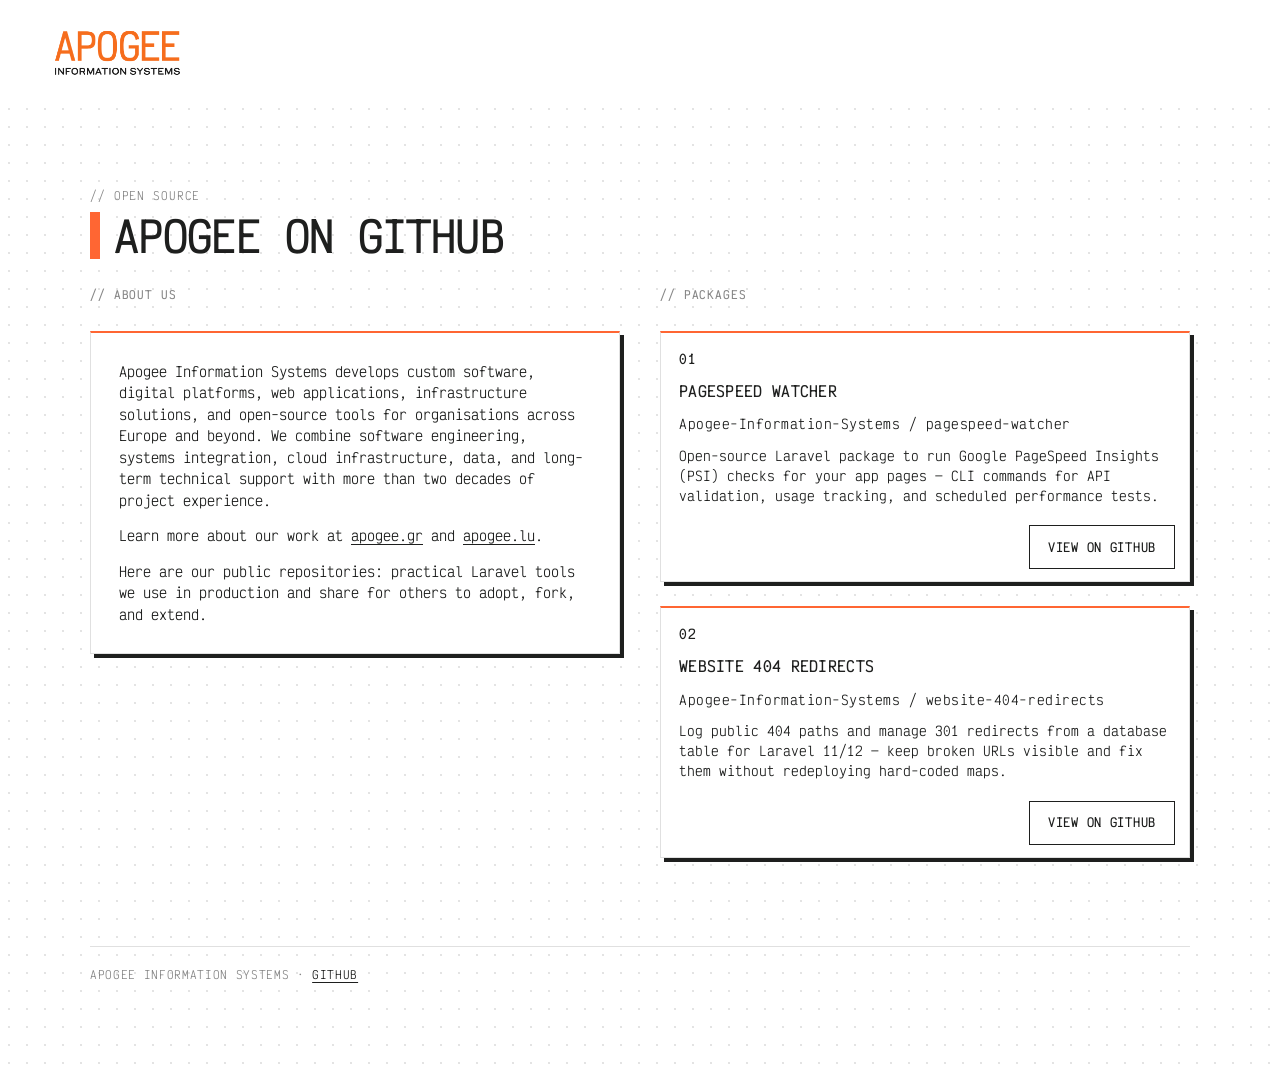
==== index.html @ c6205159 "first commit" ====
<!doctype html>
<html lang="en">
<head>
  <meta charset="utf-8" />
  <meta name="viewport" content="width=device-width, initial-scale=1" />
  <title>Apogee Open Source · GitHub</title>
  <meta name="description" content="Open-source tools from Apogee Information Systems — PageSpeed Watcher and Website 404 Redirects on GitHub." />
  <meta name="theme-color" content="#ff6633" />
  <meta name="author" content="Apogee Information Systems" />
  <link rel="canonical" href="https://apogee.lu/github/" />
  <meta property="og:type" content="website" />
  <meta property="og:url" content="https://apogee.lu/github/" />
  <meta property="og:title" content="Apogee Open Source · GitHub" />
  <meta property="og:description" content="Open-source tools from Apogee Information Systems — PageSpeed Watcher and Website 404 Redirects." />
  <meta property="og:site_name" content="Apogee Information Systems" />
  <meta name="twitter:card" content="summary" />
  <meta name="twitter:title" content="Apogee Open Source · GitHub" />
  <meta name="twitter:description" content="Open-source tools from Apogee Information Systems — PageSpeed Watcher and Website 404 Redirects." />
  <link rel="preconnect" href="https://fonts.googleapis.com" />
  <link rel="preconnect" href="https://fonts.gstatic.com" crossorigin />
  <link href="https://fonts.googleapis.com/css2?family=Victor+Mono:ital,wght@0,400;0,500;0,700;1,400;1,700&display=swap" rel="stylesheet" />
  <style>
    :root {
      --bg: #ffffff;
      --surface: #ffffff;
      --fg: #1E1F1E;
      --muted: #888888;
      --border: #e0e0e0;
      --accent: #ff6633;
      --shadow-hard: 4px 4px 0 var(--fg);
      --shadow-none: 0 0 0 transparent;
      --font-display: 'Victor Mono', system-ui, -apple-system, 'Segoe UI', 'Helvetica Neue', Arial, sans-serif;
      --font-body: 'Victor Mono', system-ui, -apple-system, 'Segoe UI', 'Helvetica Neue', Arial, sans-serif;
      --font-mono: 'Victor Mono', ui-monospace, SFMono-Regular, Menlo, monospace;
      --dot: color-mix(in oklch, var(--fg) 12%, transparent);
      --logo-h: 80px;
      --nav-pad-y: 10px;
    }

    *, *::before, *::after { box-sizing: border-box; }
    html { scroll-behavior: smooth; }
    html {
      scrollbar-width: thin;
      scrollbar-color: var(--accent) var(--border);
    }
    html::-webkit-scrollbar { width: 8px; height: 8px; }
    html::-webkit-scrollbar-track { background: var(--border); border-radius: 0; }
    html::-webkit-scrollbar-thumb {
      background: var(--accent);
      border-radius: 0;
      border: 1px solid var(--fg);
    }

    body {
      --nav-h: calc(var(--logo-h) + var(--nav-pad-y) * 2);
      margin: 0;
      background: var(--bg);
      color: var(--fg);
      font-family: var(--font-body);
      font-size: 16px;
      line-height: 1.45;
      -webkit-font-smoothing: antialiased;
      text-transform: uppercase;
    }

    p { text-wrap: pretty; margin: 0; }
    h1, h2, h3 { text-wrap: balance; margin: 0; font-weight: 700; }
    a { color: inherit; }

    .site-nav {
      position: fixed;
      top: 0; left: 0; right: 0;
      z-index: 100;
      height: var(--nav-h);
      display: flex;
      align-items: center;
      gap: 16px;
      padding: var(--nav-pad-y) clamp(16px, 3vw, 40px);
      background: var(--surface);
    }
    .nav-brand {
      flex: 0 0 auto;
      display: flex;
      align-items: center;
      text-decoration: none;
    }
    .nav-brand img {
      height: var(--logo-h);
      width: auto;
      display: block;
    }

    main { padding-top: var(--nav-h); }

    .section {
      padding: clamp(48px, 7vw, 88px) clamp(16px, 3vw, 40px);
      background-color: var(--bg);
      background-image: radial-gradient(var(--dot) 1px, transparent 1px);
      background-size: 18px 18px;
      color: var(--fg);
      min-height: calc(100vh - var(--nav-h));
    }
    .wrap { width: min(1100px, 100%); margin: 0 auto; }

    .section-kicker {
      font-family: var(--font-mono);
      font-size: 11px;
      color: var(--muted);
      letter-spacing: 0.08em;
      margin: 0 0 8px;
    }

    .h-xl {
      font-family: var(--font-display);
      font-size: clamp(28px, 3.4vw, 42px);
      line-height: 1.12;
      letter-spacing: -0.015em;
      margin: 0 0 28px;
      max-width: 32ch;
      display: flex;
      align-items: stretch;
      gap: 14px;
    }
    .h-xl .accent-bar {
      flex: 0 0 10px;
      background: var(--accent);
      min-height: 100%;
    }
    .h-xl .title-text { flex: 1; }

    .split {
      display: grid;
      grid-template-columns: 1fr 1fr;
      gap: 32px 40px;
      align-items: start;
    }

    .col-stack {
      display: flex;
      flex-direction: column;
      gap: 24px;
    }
    .col-label {
      font-family: var(--font-mono);
      font-size: 11px;
      font-weight: 700;
      letter-spacing: 0.08em;
      color: var(--muted);
      margin: 0 0 4px;
    }

    .body-copy {
      font-size: clamp(13px, 1.05vw, 15px);
      line-height: 1.6;
      text-transform: none;
      color: var(--fg);
      margin: 0 0 14px;
    }
    .body-copy:last-child { margin-bottom: 0; }

    .inline-link {
      color: var(--fg);
      text-decoration: underline;
      text-underline-offset: 3px;
      text-decoration-thickness: 1px;
    }
    .inline-link:hover { color: var(--accent); }

    .btn-secondary {
      display: inline-flex;
      align-items: center;
      justify-content: center;
      min-height: 44px;
      padding: 10px 18px;
      background: var(--surface);
      color: var(--fg);
      border: 1px solid var(--fg);
      transform: translate(4px, 4px);
      box-shadow: var(--shadow-none);
      text-decoration: none;
      font-size: 12px;
      font-weight: 700;
      letter-spacing: 0.06em;
      transition: transform 0.12s cubic-bezier(0.23, 1, 0.32, 1), box-shadow 0.12s cubic-bezier(0.23, 1, 0.32, 1);
    }
    .btn-secondary:hover {
      transform: none;
      box-shadow: var(--shadow-hard);
    }

    .pt.product {
      display: flex;
      flex-direction: column;
      gap: 12px;
      border: 1px solid var(--border);
      border-top: 2px solid var(--accent);
      padding: 16px 18px;
      background: var(--surface);
      box-shadow: var(--shadow-hard);
      color: var(--fg);
    }
    .pt-idx {
      font-family: var(--font-mono);
      font-size: 11px;
      font-weight: 700;
      letter-spacing: 0.08em;
      color: var(--accent);
      margin: 0;
    }
    .pt.product h3 {
      font-size: clamp(14px, 1.15vw, 16px);
      font-weight: 700;
      margin: 0;
      letter-spacing: 0.02em;
    }
    .pt.product p {
      color: inherit;
      margin: 0;
      font-size: clamp(12px, 1vw, 14px);
      line-height: 1.55;
      text-transform: none;
    }
    .repo-path {
      font-family: var(--font-mono);
      font-size: 11px;
      letter-spacing: 0.04em;
      color: var(--muted);
      text-transform: none;
      margin: 0;
      word-break: break-all;
    }
    .pt.product .btn-secondary {
      margin-top: 4px;
      align-self: flex-end;
    }

    .about-panel {
      border: 1px solid var(--border);
      border-top: 2px solid var(--accent);
      background: var(--surface);
      box-shadow: var(--shadow-hard);
      padding: clamp(20px, 3vw, 28px);
    }

    .site-foot {
      margin-top: clamp(48px, 7vw, 88px);
      padding-top: 20px;
      border-top: 1px solid var(--border);
      font-family: var(--font-mono);
      font-size: 11px;
      letter-spacing: 0.06em;
      color: var(--muted);
    }

    @media (max-width: 980px) {
      :root { --logo-h: 64px; }
      .split {
        grid-template-columns: 1fr;
        gap: 28px;
      }
    }
  </style>
</head>
<body>
  <header class="site-nav" data-od-id="site-nav">
    <a class="nav-brand" href="index.html" data-od-id="nav-logo" aria-label="Apogee home">
      <img src="Apogee_logo_2025_gr_2x1.png" alt="Apogee" width="280" height="140" />
    </a>
  </header>

  <main>
    <section class="section" id="open-source" data-od-id="section-open-source">
      <div class="wrap">
        <p class="section-kicker">// Open source</p>
        <h1 class="h-xl" data-od-id="page-title">
          <span class="accent-bar" aria-hidden="true"></span>
          <span class="title-text">Apogee on GitHub</span>
        </h1>

        <div class="split" data-od-id="split-layout">
          <div class="col-stack" data-od-id="col-about">
            <p class="col-label">// About us</p>
            <div class="about-panel" data-od-id="about-panel">
              <p class="body-copy">
                Apogee Information Systems develops custom software, digital platforms, web applications, infrastructure solutions, and open-source tools for organisations across Europe and beyond. We combine software engineering, systems integration, cloud infrastructure, data, and long-term technical support with more than two decades of project experience.
              </p>
              <p class="body-copy">
                Learn more about our work at
                <a class="inline-link" href="https://apogee.gr/" target="_blank" rel="noopener" data-od-id="link-apogee-gr">apogee.gr</a>
                and
                <a class="inline-link" href="https://apogee.lu/" data-od-id="link-apogee-lu">apogee.lu</a>.
              </p>
              <p class="body-copy">
                Here are our public repositories: practical Laravel tools we use in production and share for others to adopt, fork, and extend.
              </p>
            </div>
          </div>

          <div class="col-stack" data-od-id="col-packages">
            <p class="col-label">// Packages</p>

            <article class="pt product" data-od-id="repo-pagespeed">
              <p class="pt-idx">01</p>
              <h3>PageSpeed Watcher</h3>
              <p class="repo-path">Apogee-Information-Systems / pagespeed-watcher</p>
              <p>Open-source Laravel package to run Google PageSpeed Insights (PSI) checks for your app pages — CLI commands for API validation, usage tracking, and scheduled performance tests.</p>
              <a class="btn-secondary" href="https://github.com/Apogee-Information-Systems/pagespeed-watcher" target="_blank" rel="noopener" data-od-id="repo-pagespeed-link">View on GitHub</a>
            </article>

            <article class="pt product" data-od-id="repo-404">
              <p class="pt-idx">02</p>
              <h3>Website 404 Redirects</h3>
              <p class="repo-path">Apogee-Information-Systems / website-404-redirects</p>
              <p>Log public 404 paths and manage 301 redirects from a database table for Laravel 11/12 — keep broken URLs visible and fix them without redeploying hard-coded maps.</p>
              <a class="btn-secondary" href="https://github.com/Apogee-Information-Systems/website-404-redirects" target="_blank" rel="noopener" data-od-id="repo-404-link">View on GitHub</a>
            </article>
          </div>
        </div>

        <p class="site-foot" data-od-id="site-foot">
          APOGEE INFORMATION SYSTEMS ·
          <a class="inline-link" href="https://github.com/Apogee-Information-Systems" target="_blank" rel="noopener">GitHub</a>
        </p>
      </div>
    </section>
  </main>
</body>
</html>
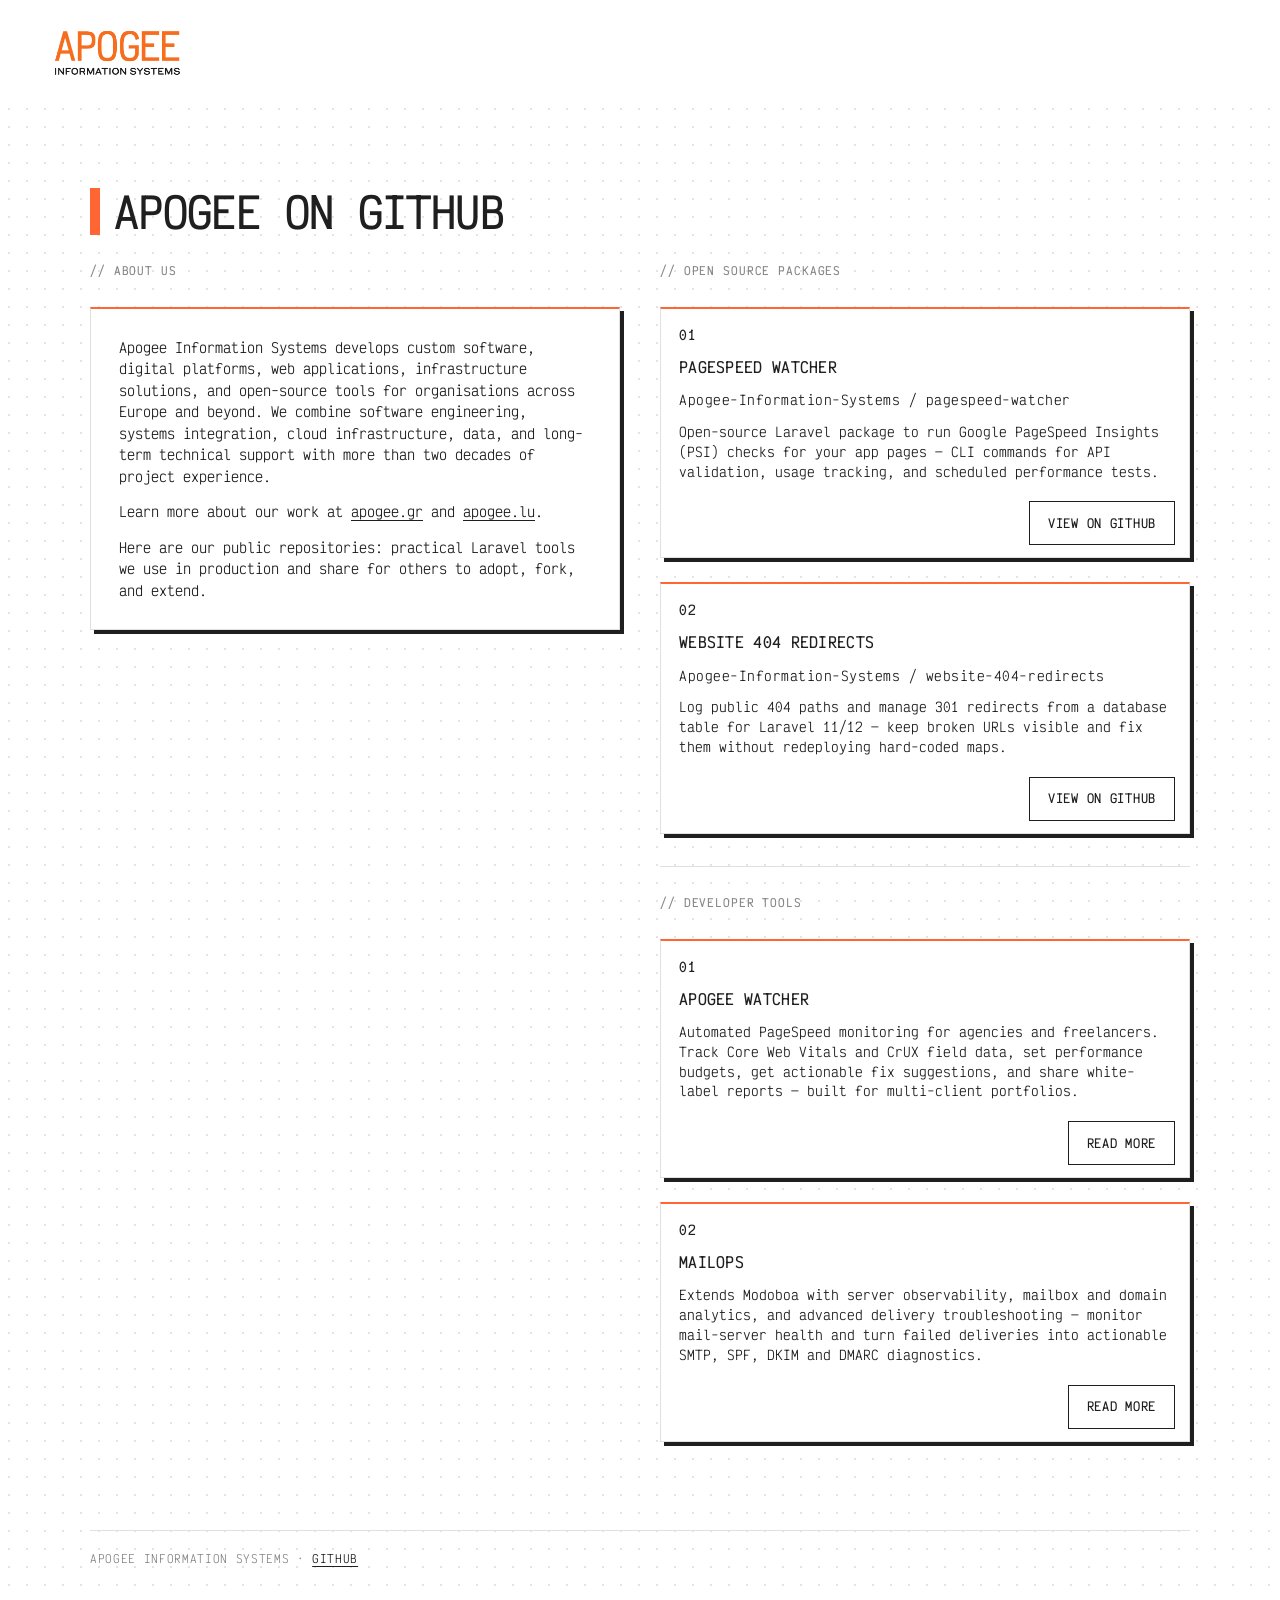
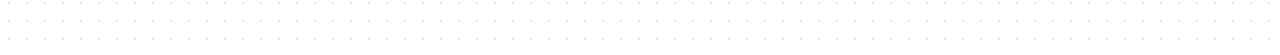
==== commit 52278437: "Add .gitignore, update index.html title and content, and create README.md" ====
--- a/index.html
+++ b/index.html
@@ -3,18 +3,18 @@
 <head>
   <meta charset="utf-8" />
   <meta name="viewport" content="width=device-width, initial-scale=1" />
-  <title>Apogee Open Source · GitHub</title>
+  <title>Apogee on GitHub</title>
   <meta name="description" content="Open-source tools from Apogee Information Systems — PageSpeed Watcher and Website 404 Redirects on GitHub." />
   <meta name="theme-color" content="#ff6633" />
   <meta name="author" content="Apogee Information Systems" />
   <link rel="canonical" href="https://apogee.lu/github/" />
   <meta property="og:type" content="website" />
   <meta property="og:url" content="https://apogee.lu/github/" />
-  <meta property="og:title" content="Apogee Open Source · GitHub" />
+  <meta property="og:title" content="Apogee on GitHub" />
   <meta property="og:description" content="Open-source tools from Apogee Information Systems — PageSpeed Watcher and Website 404 Redirects." />
   <meta property="og:site_name" content="Apogee Information Systems" />
   <meta name="twitter:card" content="summary" />
-  <meta name="twitter:title" content="Apogee Open Source · GitHub" />
+  <meta name="twitter:title" content="Apogee on GitHub" />
   <meta name="twitter:description" content="Open-source tools from Apogee Information Systems — PageSpeed Watcher and Website 404 Redirects." />
   <link rel="preconnect" href="https://fonts.googleapis.com" />
   <link rel="preconnect" href="https://fonts.gstatic.com" crossorigin />
@@ -148,6 +148,14 @@
       color: var(--muted);
       margin: 0 0 4px;
     }
+    .col-sub {
+      display: flex;
+      flex-direction: column;
+      gap: 24px;
+      margin-top: 8px;
+      padding-top: 28px;
+      border-top: 1px solid var(--border);
+    }
 
     .body-copy {
       font-size: clamp(13px, 1.05vw, 15px);
@@ -271,7 +279,6 @@
   <main>
     <section class="section" id="open-source" data-od-id="section-open-source">
       <div class="wrap">
-        <p class="section-kicker">// Open source</p>
         <h1 class="h-xl" data-od-id="page-title">
           <span class="accent-bar" aria-hidden="true"></span>
           <span class="title-text">Apogee on GitHub</span>
@@ -297,7 +304,7 @@
           </div>
 
           <div class="col-stack" data-od-id="col-packages">
-            <p class="col-label">// Packages</p>
+            <p class="col-label">// Open source packages</p>
 
             <article class="pt product" data-od-id="repo-pagespeed">
               <p class="pt-idx">01</p>
@@ -314,6 +321,24 @@
               <p>Log public 404 paths and manage 301 redirects from a database table for Laravel 11/12 — keep broken URLs visible and fix them without redeploying hard-coded maps.</p>
               <a class="btn-secondary" href="https://github.com/Apogee-Information-Systems/website-404-redirects" target="_blank" rel="noopener" data-od-id="repo-404-link">View on GitHub</a>
             </article>
+
+            <div class="col-sub" data-od-id="col-developer-tools">
+              <p class="col-label">// Developer Tools</p>
+
+              <article class="pt product" data-od-id="tool-watcher">
+                <p class="pt-idx">01</p>
+                <h3>Apogee Watcher</h3>
+                <p>Automated PageSpeed monitoring for agencies and freelancers. Track Core Web Vitals and CrUX field data, set performance budgets, get actionable fix suggestions, and share white-label reports — built for multi-client portfolios.</p>
+                <a class="btn-secondary" href="https://apogeewatcher.com/" target="_blank" rel="noopener" data-od-id="tool-watcher-link">Read more</a>
+              </article>
+
+              <article class="pt product" data-od-id="tool-mailops">
+                <p class="pt-idx">02</p>
+                <h3>MailOps</h3>
+                <p>Extends Modoboa with server observability, mailbox and domain analytics, and advanced delivery troubleshooting — monitor mail-server health and turn failed deliveries into actionable SMTP, SPF, DKIM and DMARC diagnostics.</p>
+                <a class="btn-secondary" href="https://apogee.lu/mailops.html" data-od-id="tool-mailops-link">Read more</a>
+              </article>
+            </div>
           </div>
         </div>
 
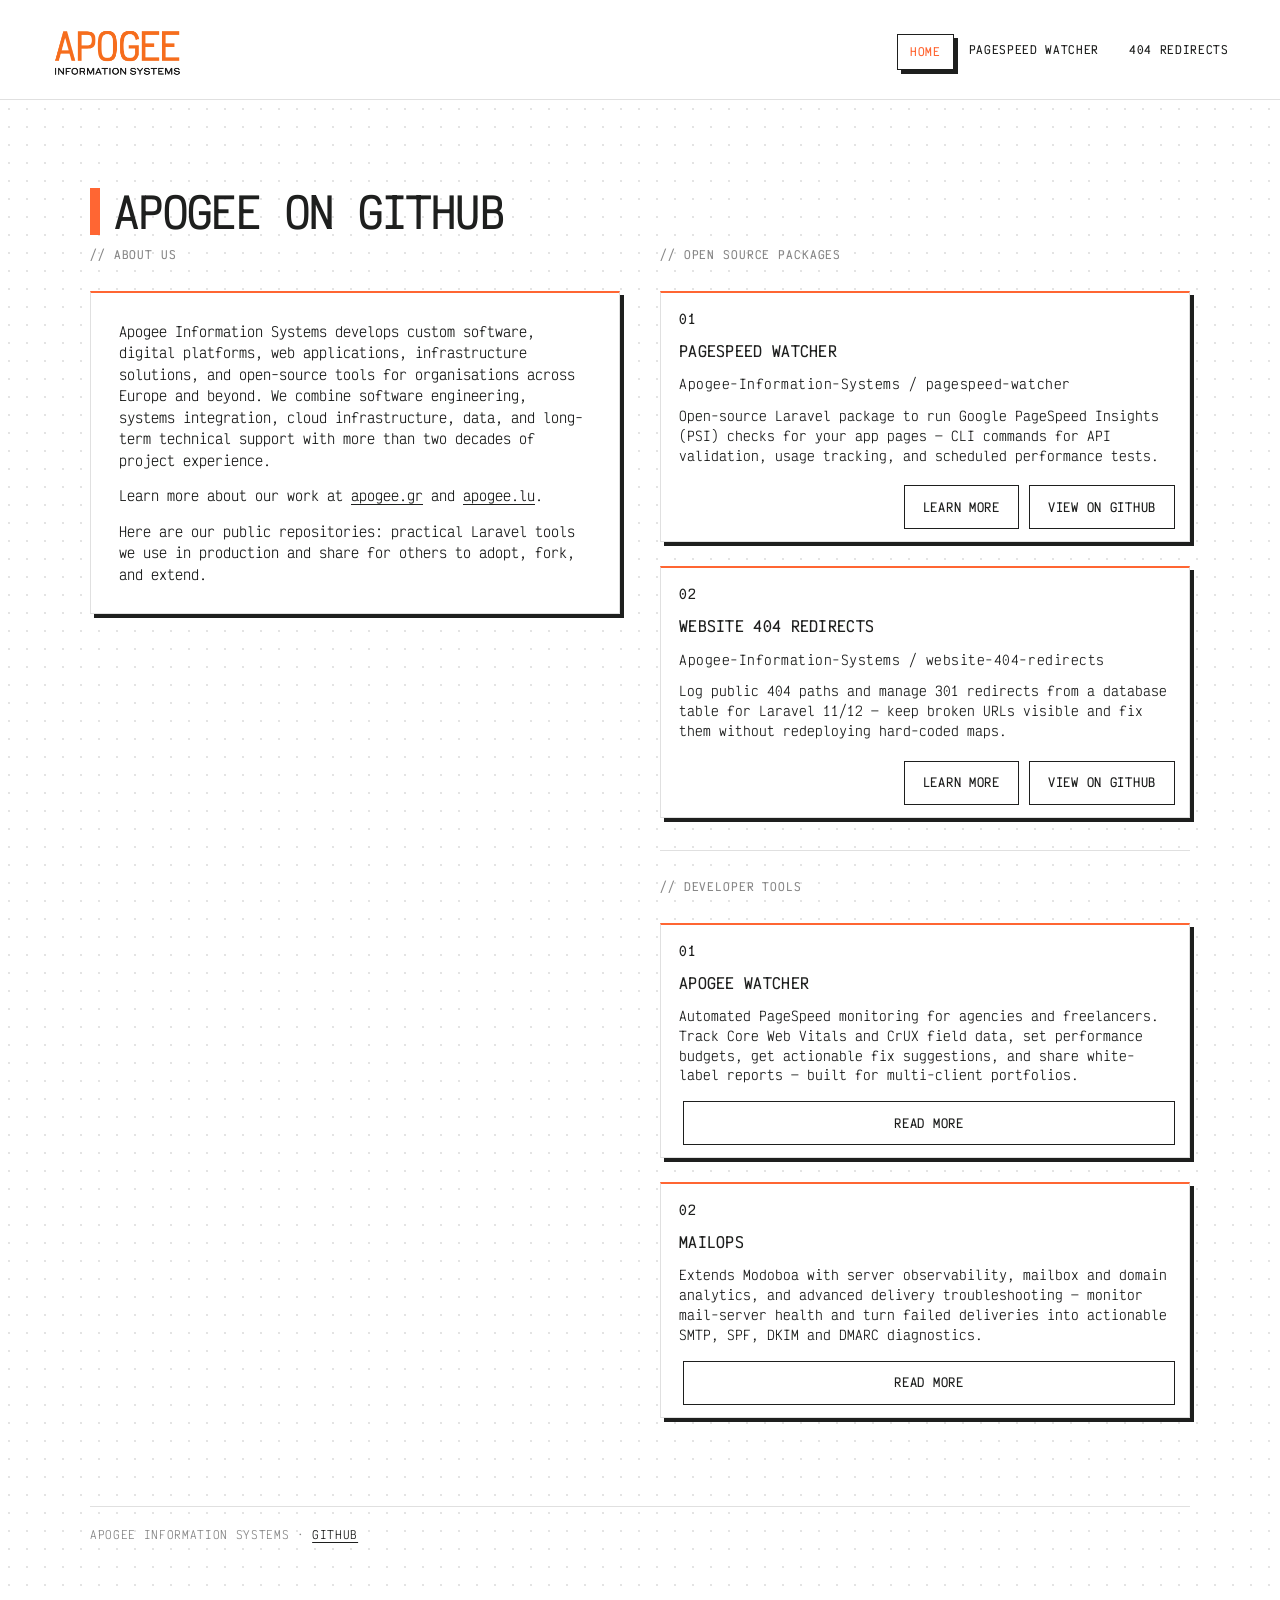
==== commit 99ecd2ff: "Add package pages and shared site navigation Create dedicated pages for PageSpeed Watcher and Websit" ====
--- a/index.html
+++ b/index.html
@@ -7,273 +7,47 @@
   <meta name="description" content="Open-source tools from Apogee Information Systems — PageSpeed Watcher and Website 404 Redirects on GitHub." />
   <meta name="theme-color" content="#ff6633" />
   <meta name="author" content="Apogee Information Systems" />
-  <link rel="canonical" href="https://apogee.lu/github/" />
+  <link rel="canonical" href="https://apogee-information-systems.github.io/" />
   <meta property="og:type" content="website" />
-  <meta property="og:url" content="https://apogee.lu/github/" />
+  <meta property="og:url" content="https://apogee-information-systems.github.io/" />
   <meta property="og:title" content="Apogee on GitHub" />
   <meta property="og:description" content="Open-source tools from Apogee Information Systems — PageSpeed Watcher and Website 404 Redirects." />
   <meta property="og:site_name" content="Apogee Information Systems" />
   <meta name="twitter:card" content="summary" />
   <meta name="twitter:title" content="Apogee on GitHub" />
   <meta name="twitter:description" content="Open-source tools from Apogee Information Systems — PageSpeed Watcher and Website 404 Redirects." />
+  <meta name="google-site-verification" content="-JjNXRB34abP7D8dIDlLWn2OAf_Uy8Mty_jD2yEAzYg" />
   <link rel="preconnect" href="https://fonts.googleapis.com" />
   <link rel="preconnect" href="https://fonts.gstatic.com" crossorigin />
   <link href="https://fonts.googleapis.com/css2?family=Victor+Mono:ital,wght@0,400;0,500;0,700;1,400;1,700&display=swap" rel="stylesheet" />
-  <style>
-    :root {
-      --bg: #ffffff;
-      --surface: #ffffff;
-      --fg: #1E1F1E;
-      --muted: #888888;
-      --border: #e0e0e0;
-      --accent: #ff6633;
-      --shadow-hard: 4px 4px 0 var(--fg);
-      --shadow-none: 0 0 0 transparent;
-      --font-display: 'Victor Mono', system-ui, -apple-system, 'Segoe UI', 'Helvetica Neue', Arial, sans-serif;
-      --font-body: 'Victor Mono', system-ui, -apple-system, 'Segoe UI', 'Helvetica Neue', Arial, sans-serif;
-      --font-mono: 'Victor Mono', ui-monospace, SFMono-Regular, Menlo, monospace;
-      --dot: color-mix(in oklch, var(--fg) 12%, transparent);
-      --logo-h: 80px;
-      --nav-pad-y: 10px;
-    }
+  <link rel="stylesheet" href="styles.css" />
+  <!-- Matomo -->
+  <script>
+    var _paq = window._paq = window._paq || [];
+    /* tracker methods like "setCustomDimension" should be called before "trackPageView" */
+    _paq.push(['trackPageView']);
+    _paq.push(['enableLinkTracking']);
+    (function() {
+      var u="https://analytics.apogee.gr/";
+      _paq.push(['setTrackerUrl', u+'matomo.php']);
+      _paq.push(['setSiteId', '11']);
+      var d=document, g=d.createElement('script'), s=d.getElementsByTagName('script')[0];
+      g.async=true; g.src=u+'matomo.js'; s.parentNode.insertBefore(g,s);
+    })();
+  </script>
+  <!-- End Matomo Code -->
 
-    *, *::before, *::after { box-sizing: border-box; }
-    html { scroll-behavior: smooth; }
-    html {
-      scrollbar-width: thin;
-      scrollbar-color: var(--accent) var(--border);
-    }
-    html::-webkit-scrollbar { width: 8px; height: 8px; }
-    html::-webkit-scrollbar-track { background: var(--border); border-radius: 0; }
-    html::-webkit-scrollbar-thumb {
-      background: var(--accent);
-      border-radius: 0;
-      border: 1px solid var(--fg);
-    }
-
-    body {
-      --nav-h: calc(var(--logo-h) + var(--nav-pad-y) * 2);
-      margin: 0;
-      background: var(--bg);
-      color: var(--fg);
-      font-family: var(--font-body);
-      font-size: 16px;
-      line-height: 1.45;
-      -webkit-font-smoothing: antialiased;
-      text-transform: uppercase;
-    }
-
-    p { text-wrap: pretty; margin: 0; }
-    h1, h2, h3 { text-wrap: balance; margin: 0; font-weight: 700; }
-    a { color: inherit; }
-
-    .site-nav {
-      position: fixed;
-      top: 0; left: 0; right: 0;
-      z-index: 100;
-      height: var(--nav-h);
-      display: flex;
-      align-items: center;
-      gap: 16px;
-      padding: var(--nav-pad-y) clamp(16px, 3vw, 40px);
-      background: var(--surface);
-    }
-    .nav-brand {
-      flex: 0 0 auto;
-      display: flex;
-      align-items: center;
-      text-decoration: none;
-    }
-    .nav-brand img {
-      height: var(--logo-h);
-      width: auto;
-      display: block;
-    }
-
-    main { padding-top: var(--nav-h); }
-
-    .section {
-      padding: clamp(48px, 7vw, 88px) clamp(16px, 3vw, 40px);
-      background-color: var(--bg);
-      background-image: radial-gradient(var(--dot) 1px, transparent 1px);
-      background-size: 18px 18px;
-      color: var(--fg);
-      min-height: calc(100vh - var(--nav-h));
-    }
-    .wrap { width: min(1100px, 100%); margin: 0 auto; }
-
-    .section-kicker {
-      font-family: var(--font-mono);
-      font-size: 11px;
-      color: var(--muted);
-      letter-spacing: 0.08em;
-      margin: 0 0 8px;
-    }
-
-    .h-xl {
-      font-family: var(--font-display);
-      font-size: clamp(28px, 3.4vw, 42px);
-      line-height: 1.12;
-      letter-spacing: -0.015em;
-      margin: 0 0 28px;
-      max-width: 32ch;
-      display: flex;
-      align-items: stretch;
-      gap: 14px;
-    }
-    .h-xl .accent-bar {
-      flex: 0 0 10px;
-      background: var(--accent);
-      min-height: 100%;
-    }
-    .h-xl .title-text { flex: 1; }
-
-    .split {
-      display: grid;
-      grid-template-columns: 1fr 1fr;
-      gap: 32px 40px;
-      align-items: start;
-    }
-
-    .col-stack {
-      display: flex;
-      flex-direction: column;
-      gap: 24px;
-    }
-    .col-label {
-      font-family: var(--font-mono);
-      font-size: 11px;
-      font-weight: 700;
-      letter-spacing: 0.08em;
-      color: var(--muted);
-      margin: 0 0 4px;
-    }
-    .col-sub {
-      display: flex;
-      flex-direction: column;
-      gap: 24px;
-      margin-top: 8px;
-      padding-top: 28px;
-      border-top: 1px solid var(--border);
-    }
-
-    .body-copy {
-      font-size: clamp(13px, 1.05vw, 15px);
-      line-height: 1.6;
-      text-transform: none;
-      color: var(--fg);
-      margin: 0 0 14px;
-    }
-    .body-copy:last-child { margin-bottom: 0; }
-
-    .inline-link {
-      color: var(--fg);
-      text-decoration: underline;
-      text-underline-offset: 3px;
-      text-decoration-thickness: 1px;
-    }
-    .inline-link:hover { color: var(--accent); }
-
-    .btn-secondary {
-      display: inline-flex;
-      align-items: center;
-      justify-content: center;
-      min-height: 44px;
-      padding: 10px 18px;
-      background: var(--surface);
-      color: var(--fg);
-      border: 1px solid var(--fg);
-      transform: translate(4px, 4px);
-      box-shadow: var(--shadow-none);
-      text-decoration: none;
-      font-size: 12px;
-      font-weight: 700;
-      letter-spacing: 0.06em;
-      transition: transform 0.12s cubic-bezier(0.23, 1, 0.32, 1), box-shadow 0.12s cubic-bezier(0.23, 1, 0.32, 1);
-    }
-    .btn-secondary:hover {
-      transform: none;
-      box-shadow: var(--shadow-hard);
-    }
-
-    .pt.product {
-      display: flex;
-      flex-direction: column;
-      gap: 12px;
-      border: 1px solid var(--border);
-      border-top: 2px solid var(--accent);
-      padding: 16px 18px;
-      background: var(--surface);
-      box-shadow: var(--shadow-hard);
-      color: var(--fg);
-    }
-    .pt-idx {
-      font-family: var(--font-mono);
-      font-size: 11px;
-      font-weight: 700;
-      letter-spacing: 0.08em;
-      color: var(--accent);
-      margin: 0;
-    }
-    .pt.product h3 {
-      font-size: clamp(14px, 1.15vw, 16px);
-      font-weight: 700;
-      margin: 0;
-      letter-spacing: 0.02em;
-    }
-    .pt.product p {
-      color: inherit;
-      margin: 0;
-      font-size: clamp(12px, 1vw, 14px);
-      line-height: 1.55;
-      text-transform: none;
-    }
-    .repo-path {
-      font-family: var(--font-mono);
-      font-size: 11px;
-      letter-spacing: 0.04em;
-      color: var(--muted);
-      text-transform: none;
-      margin: 0;
-      word-break: break-all;
-    }
-    .pt.product .btn-secondary {
-      margin-top: 4px;
-      align-self: flex-end;
-    }
-
-    .about-panel {
-      border: 1px solid var(--border);
-      border-top: 2px solid var(--accent);
-      background: var(--surface);
-      box-shadow: var(--shadow-hard);
-      padding: clamp(20px, 3vw, 28px);
-    }
-
-    .site-foot {
-      margin-top: clamp(48px, 7vw, 88px);
-      padding-top: 20px;
-      border-top: 1px solid var(--border);
-      font-family: var(--font-mono);
-      font-size: 11px;
-      letter-spacing: 0.06em;
-      color: var(--muted);
-    }
-
-    @media (max-width: 980px) {
-      :root { --logo-h: 64px; }
-      .split {
-        grid-template-columns: 1fr;
-        gap: 28px;
-      }
-    }
-  </style>
 </head>
 <body>
   <header class="site-nav" data-od-id="site-nav">
     <a class="nav-brand" href="index.html" data-od-id="nav-logo" aria-label="Apogee home">
       <img src="Apogee_logo_2025_gr_2x1.png" alt="Apogee" width="280" height="140" />
     </a>
+    <nav class="nav-menu" aria-label="Main">
+      <a class="nav-link is-active" href="index.html" data-od-id="nav-home" aria-current="page">Home</a>
+      <a class="nav-link" href="pagespeed-watcher.html" data-od-id="nav-pagespeed">PageSpeed Watcher</a>
+      <a class="nav-link" href="website-404-redirects.html" data-od-id="nav-404">404 Redirects</a>
+    </nav>
   </header>
 
   <main>
@@ -311,7 +85,10 @@
               <h3>PageSpeed Watcher</h3>
               <p class="repo-path">Apogee-Information-Systems / pagespeed-watcher</p>
               <p>Open-source Laravel package to run Google PageSpeed Insights (PSI) checks for your app pages — CLI commands for API validation, usage tracking, and scheduled performance tests.</p>
-              <a class="btn-secondary" href="https://github.com/Apogee-Information-Systems/pagespeed-watcher" target="_blank" rel="noopener" data-od-id="repo-pagespeed-link">View on GitHub</a>
+              <div class="btn-row">
+                <a class="btn-secondary" href="pagespeed-watcher.html" data-od-id="repo-pagespeed-page">Learn more</a>
+                <a class="btn-secondary" href="https://github.com/Apogee-Information-Systems/pagespeed-watcher" target="_blank" rel="noopener" data-od-id="repo-pagespeed-link">View on GitHub</a>
+              </div>
             </article>
 
             <article class="pt product" data-od-id="repo-404">
@@ -319,7 +96,10 @@
               <h3>Website 404 Redirects</h3>
               <p class="repo-path">Apogee-Information-Systems / website-404-redirects</p>
               <p>Log public 404 paths and manage 301 redirects from a database table for Laravel 11/12 — keep broken URLs visible and fix them without redeploying hard-coded maps.</p>
-              <a class="btn-secondary" href="https://github.com/Apogee-Information-Systems/website-404-redirects" target="_blank" rel="noopener" data-od-id="repo-404-link">View on GitHub</a>
+              <div class="btn-row">
+                <a class="btn-secondary" href="website-404-redirects.html" data-od-id="repo-404-page">Learn more</a>
+                <a class="btn-secondary" href="https://github.com/Apogee-Information-Systems/website-404-redirects" target="_blank" rel="noopener" data-od-id="repo-404-link">View on GitHub</a>
+              </div>
             </article>
 
             <div class="col-sub" data-od-id="col-developer-tools">
--- a/styles.css
+++ b/styles.css
@@ -0,0 +1,360 @@
+:root {
+  --bg: #ffffff;
+  --surface: #ffffff;
+  --fg: #1E1F1E;
+  --muted: #888888;
+  --border: #e0e0e0;
+  --accent: #ff6633;
+  --shadow-hard: 4px 4px 0 var(--fg);
+  --shadow-none: 0 0 0 transparent;
+  --font-display: 'Victor Mono', system-ui, -apple-system, 'Segoe UI', 'Helvetica Neue', Arial, sans-serif;
+  --font-body: 'Victor Mono', system-ui, -apple-system, 'Segoe UI', 'Helvetica Neue', Arial, sans-serif;
+  --font-mono: 'Victor Mono', ui-monospace, SFMono-Regular, Menlo, monospace;
+  --dot: color-mix(in oklch, var(--fg) 12%, transparent);
+  --logo-h: 80px;
+  --nav-pad-y: 10px;
+}
+
+*, *::before, *::after { box-sizing: border-box; }
+html { scroll-behavior: smooth; }
+html {
+  scrollbar-width: thin;
+  scrollbar-color: var(--accent) var(--border);
+}
+html::-webkit-scrollbar { width: 8px; height: 8px; }
+html::-webkit-scrollbar-track { background: var(--border); border-radius: 0; }
+html::-webkit-scrollbar-thumb {
+  background: var(--accent);
+  border-radius: 0;
+  border: 1px solid var(--fg);
+}
+
+body {
+  --nav-h: calc(var(--logo-h) + var(--nav-pad-y) * 2);
+  margin: 0;
+  background: var(--bg);
+  color: var(--fg);
+  font-family: var(--font-body);
+  font-size: 16px;
+  line-height: 1.45;
+  -webkit-font-smoothing: antialiased;
+  text-transform: uppercase;
+}
+
+p { text-wrap: pretty; margin: 0; }
+h1, h2, h3 { text-wrap: balance; margin: 0; font-weight: 700; }
+a { color: inherit; }
+
+.site-nav {
+  position: fixed;
+  top: 0; left: 0; right: 0;
+  z-index: 100;
+  height: var(--nav-h);
+  display: flex;
+  align-items: center;
+  justify-content: space-between;
+  gap: 16px;
+  padding: var(--nav-pad-y) clamp(16px, 3vw, 40px);
+  background: var(--surface);
+  border-bottom: 1px solid var(--border);
+}
+.nav-brand {
+  flex: 0 0 auto;
+  display: flex;
+  align-items: center;
+  text-decoration: none;
+}
+.nav-brand img {
+  height: var(--logo-h);
+  width: auto;
+  display: block;
+}
+.nav-menu {
+  display: flex;
+  flex-wrap: wrap;
+  align-items: center;
+  justify-content: flex-end;
+  gap: 6px 4px;
+}
+.nav-link {
+  display: inline-flex;
+  align-items: center;
+  min-height: 36px;
+  padding: 6px 12px;
+  font-family: var(--font-mono);
+  font-size: 11px;
+  font-weight: 700;
+  letter-spacing: 0.06em;
+  text-decoration: none;
+  border: 1px solid transparent;
+  transition: border-color 0.12s ease, color 0.12s ease, background 0.12s ease;
+}
+.nav-link:hover {
+  color: var(--accent);
+  border-color: var(--border);
+}
+.nav-link.is-active {
+  color: var(--accent);
+  border-color: var(--fg);
+  background: var(--surface);
+  box-shadow: var(--shadow-hard);
+  transform: translate(2px, 2px);
+}
+
+main { padding-top: var(--nav-h); }
+
+.section {
+  padding: clamp(48px, 7vw, 88px) clamp(16px, 3vw, 40px);
+  background-color: var(--bg);
+  background-image: radial-gradient(var(--dot) 1px, transparent 1px);
+  background-size: 18px 18px;
+  color: var(--fg);
+  min-height: calc(100vh - var(--nav-h));
+}
+.wrap { width: min(1100px, 100%); margin: 0 auto; }
+
+.section-kicker {
+  font-family: var(--font-mono);
+  font-size: 11px;
+  color: var(--muted);
+  letter-spacing: 0.08em;
+  margin: 0 0 8px;
+}
+
+.h-xl {
+  font-family: var(--font-display);
+  font-size: clamp(28px, 3.4vw, 42px);
+  line-height: 1.12;
+  letter-spacing: -0.015em;
+  margin: 0 0 12px;
+  max-width: 32ch;
+  display: flex;
+  align-items: stretch;
+  gap: 14px;
+}
+.h-xl .accent-bar {
+  flex: 0 0 10px;
+  background: var(--accent);
+  min-height: 100%;
+}
+.h-xl .title-text { flex: 1; }
+
+.split {
+  display: grid;
+  grid-template-columns: 1fr 1fr;
+  gap: 32px 40px;
+  align-items: start;
+}
+
+.col-stack {
+  display: flex;
+  flex-direction: column;
+  gap: 24px;
+}
+.col-label {
+  font-family: var(--font-mono);
+  font-size: 11px;
+  font-weight: 700;
+  letter-spacing: 0.08em;
+  color: var(--muted);
+  margin: 0 0 4px;
+}
+.col-sub {
+  display: flex;
+  flex-direction: column;
+  gap: 24px;
+  margin-top: 8px;
+  padding-top: 28px;
+  border-top: 1px solid var(--border);
+}
+
+.body-copy {
+  font-size: clamp(13px, 1.05vw, 15px);
+  line-height: 1.6;
+  text-transform: none;
+  color: var(--fg);
+  margin: 0 0 14px;
+}
+.body-copy:last-child { margin-bottom: 0; }
+
+.inline-link {
+  color: var(--fg);
+  text-decoration: underline;
+  text-underline-offset: 3px;
+  text-decoration-thickness: 1px;
+}
+.inline-link:hover { color: var(--accent); }
+
+.btn-secondary {
+  display: inline-flex;
+  align-items: center;
+  justify-content: center;
+  min-height: 44px;
+  padding: 10px 18px;
+  background: var(--surface);
+  color: var(--fg);
+  border: 1px solid var(--fg);
+  transform: translate(4px, 4px);
+  box-shadow: var(--shadow-none);
+  text-decoration: none;
+  font-size: 12px;
+  font-weight: 700;
+  letter-spacing: 0.06em;
+  transition: transform 0.12s cubic-bezier(0.23, 1, 0.32, 1), box-shadow 0.12s cubic-bezier(0.23, 1, 0.32, 1);
+}
+.btn-secondary:hover {
+  transform: none;
+  box-shadow: var(--shadow-hard);
+}
+
+.pt.product {
+  display: flex;
+  flex-direction: column;
+  gap: 12px;
+  border: 1px solid var(--border);
+  border-top: 2px solid var(--accent);
+  padding: 16px 18px;
+  background: var(--surface);
+  box-shadow: var(--shadow-hard);
+  color: var(--fg);
+}
+.pt-idx {
+  font-family: var(--font-mono);
+  font-size: 11px;
+  font-weight: 700;
+  letter-spacing: 0.08em;
+  color: var(--accent);
+  margin: 0;
+}
+.pt.product h3 {
+  font-size: clamp(14px, 1.15vw, 16px);
+  font-weight: 700;
+  margin: 0;
+  letter-spacing: 0.02em;
+}
+.pt.product p {
+  color: inherit;
+  margin: 0;
+  font-size: clamp(12px, 1vw, 14px);
+  line-height: 1.55;
+  text-transform: none;
+}
+.repo-path {
+  font-family: var(--font-mono);
+  font-size: 11px;
+  letter-spacing: 0.04em;
+  color: var(--muted);
+  text-transform: none;
+  margin: 0;
+  word-break: break-all;
+}
+.pt.product .btn-row {
+  display: flex;
+  flex-wrap: wrap;
+  gap: 10px;
+  margin-top: 4px;
+  justify-content: flex-end;
+}
+.pt.product .btn-secondary { margin-top: 0; }
+
+.about-panel,
+.content-panel {
+  border: 1px solid var(--border);
+  border-top: 2px solid var(--accent);
+  background: var(--surface);
+  box-shadow: var(--shadow-hard);
+  padding: clamp(20px, 3vw, 28px);
+}
+
+.package-layout {
+  display: grid;
+  grid-template-columns: minmax(0, 1fr);
+  gap: 28px;
+  max-width: 760px;
+}
+
+.package-intro {
+  margin-bottom: 8px;
+}
+
+.h-section {
+  font-size: clamp(14px, 1.2vw, 16px);
+  letter-spacing: 0.04em;
+  margin: 0 0 12px;
+}
+
+.feature-list {
+  list-style: none;
+  margin: 0;
+  padding: 0;
+  display: flex;
+  flex-direction: column;
+  gap: 10px;
+}
+.feature-list li {
+  font-size: clamp(13px, 1.05vw, 15px);
+  line-height: 1.55;
+  text-transform: none;
+  padding-left: 16px;
+  position: relative;
+}
+.feature-list li::before {
+  content: "→";
+  position: absolute;
+  left: 0;
+  color: var(--accent);
+  font-weight: 700;
+}
+
+.code-block {
+  margin: 0;
+  padding: 16px 18px;
+  background: var(--fg);
+  color: #f5f5f5;
+  font-family: var(--font-mono);
+  font-size: 12px;
+  line-height: 1.6;
+  text-transform: none;
+  overflow-x: auto;
+  border: 1px solid var(--fg);
+  box-shadow: var(--shadow-hard);
+}
+.code-block code { white-space: pre; }
+
+.page-actions {
+  display: flex;
+  flex-wrap: wrap;
+  gap: 12px;
+  margin-top: 8px;
+}
+
+.site-foot {
+  margin-top: clamp(48px, 7vw, 88px);
+  padding-top: 20px;
+  border-top: 1px solid var(--border);
+  font-family: var(--font-mono);
+  font-size: 11px;
+  letter-spacing: 0.06em;
+  color: var(--muted);
+}
+
+@media (max-width: 980px) {
+  :root { --logo-h: 64px; }
+  .split {
+    grid-template-columns: 1fr;
+    gap: 28px;
+  }
+}
+
+@media (max-width: 640px) {
+  .site-nav {
+    flex-wrap: wrap;
+    height: auto;
+    min-height: var(--nav-h);
+    padding-top: 8px;
+    padding-bottom: 8px;
+  }
+  body { --nav-h: auto; }
+  main { padding-top: calc(var(--logo-h) + 56px); }
+  .nav-menu { justify-content: flex-start; }
+}
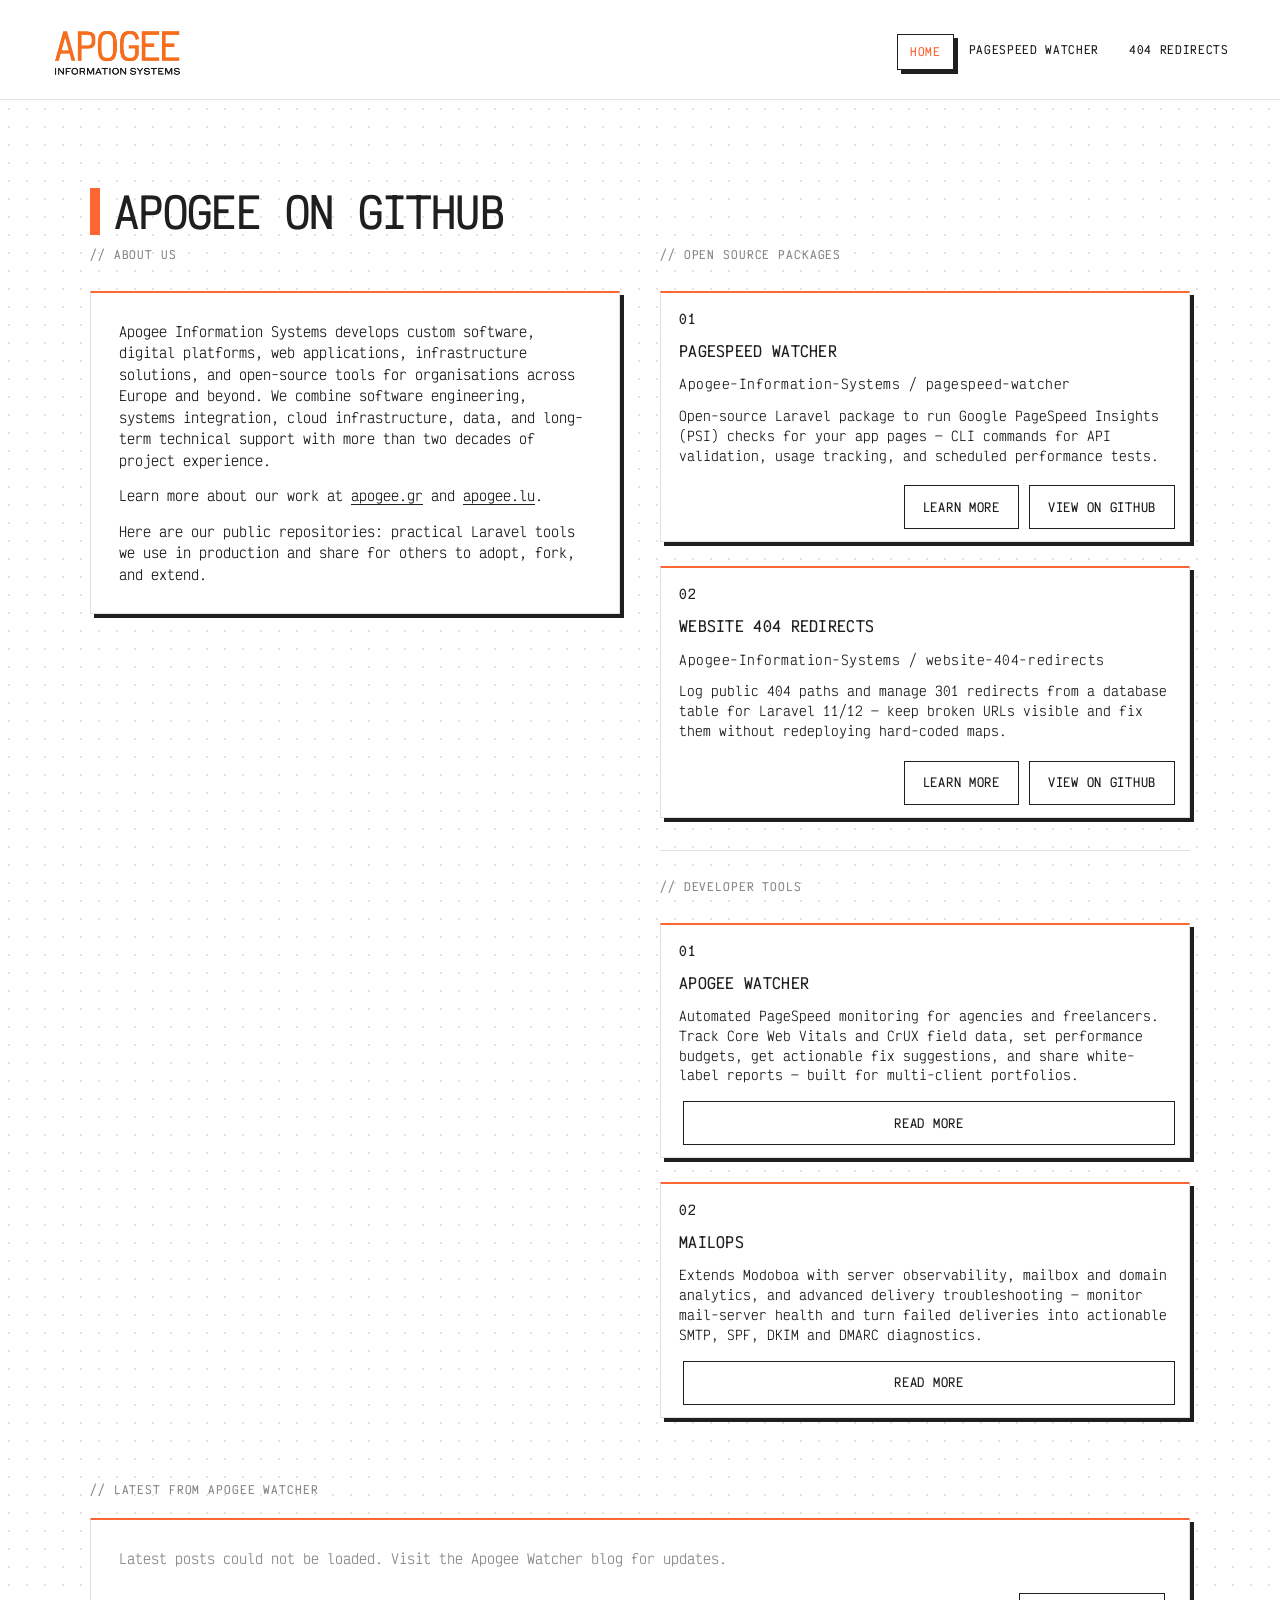
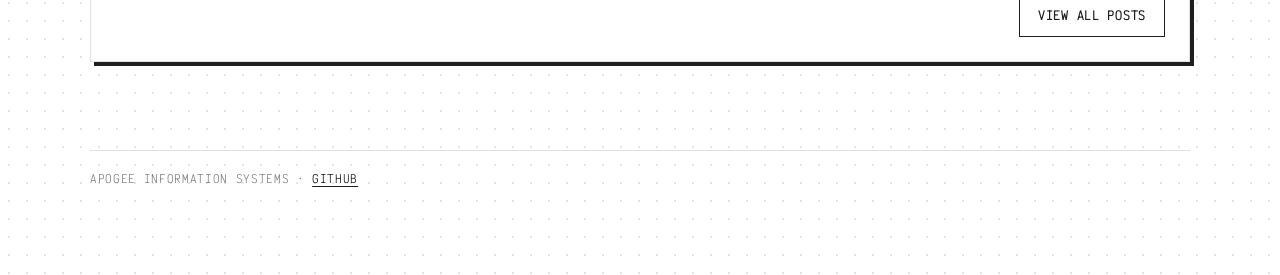
==== commit c02eb543: "Add Apogee Watcher blog feed section to home page Fetch the latest five posts from apogeewatcher.com" ====
--- a/index.html
+++ b/index.html
@@ -122,6 +122,18 @@
           </div>
         </div>
 
+        <div class="blog-feed-section" data-od-id="section-blog">
+          <p class="col-label">// Latest from Apogee Watcher</p>
+          <div class="blog-feed-panel" data-od-id="blog-panel">
+            <div id="blog-feed" class="blog-feed" aria-live="polite">
+              <p class="blog-feed-message">Loading latest posts…</p>
+            </div>
+            <div class="blog-feed-actions">
+              <a class="btn-secondary" href="https://apogeewatcher.com/blog" target="_blank" rel="noopener" data-od-id="blog-all-link">View all posts</a>
+            </div>
+          </div>
+        </div>
+
         <p class="site-foot" data-od-id="site-foot">
           APOGEE INFORMATION SYSTEMS ·
           <a class="inline-link" href="https://github.com/Apogee-Information-Systems" target="_blank" rel="noopener">GitHub</a>
@@ -129,5 +141,6 @@
       </div>
     </section>
   </main>
+  <script src="blog-feed.js" defer></script>
 </body>
 </html>
--- a/styles.css
+++ b/styles.css
@@ -328,6 +328,103 @@
   margin-top: 8px;
 }
 
+.blog-feed-section {
+  margin-top: clamp(40px, 6vw, 64px);
+  display: flex;
+  flex-direction: column;
+  gap: 16px;
+}
+
+.blog-feed-panel {
+  border: 1px solid var(--border);
+  border-top: 2px solid var(--accent);
+  background: var(--surface);
+  box-shadow: var(--shadow-hard);
+  padding: clamp(20px, 3vw, 28px);
+}
+
+.blog-feed-list {
+  list-style: none;
+  margin: 0;
+  padding: 0;
+  display: flex;
+  flex-direction: column;
+  gap: 20px;
+}
+
+.blog-feed-item {
+  display: grid;
+  grid-template-columns: auto 1fr;
+  gap: 4px 14px;
+  padding-bottom: 20px;
+  border-bottom: 1px solid var(--border);
+}
+
+.blog-feed-item:last-child {
+  padding-bottom: 0;
+  border-bottom: none;
+}
+
+.blog-feed-idx {
+  font-family: var(--font-mono);
+  font-size: 11px;
+  font-weight: 700;
+  letter-spacing: 0.08em;
+  color: var(--accent);
+  margin: 0;
+  grid-row: 1 / span 3;
+}
+
+.blog-feed-item h3 {
+  font-size: clamp(14px, 1.15vw, 16px);
+  font-weight: 700;
+  margin: 0;
+  letter-spacing: 0.02em;
+  grid-column: 2;
+}
+
+.blog-feed-title {
+  color: inherit;
+  text-decoration: none;
+}
+
+.blog-feed-title:hover {
+  color: var(--accent);
+}
+
+.blog-feed-date {
+  font-family: var(--font-mono);
+  font-size: 11px;
+  letter-spacing: 0.04em;
+  color: var(--muted);
+  text-transform: none;
+  margin: 0;
+  grid-column: 2;
+}
+
+.blog-feed-excerpt {
+  font-size: clamp(12px, 1vw, 14px);
+  line-height: 1.55;
+  text-transform: none;
+  color: var(--fg);
+  margin: 0;
+  grid-column: 2;
+}
+
+.blog-feed-message {
+  font-size: clamp(13px, 1.05vw, 15px);
+  line-height: 1.6;
+  text-transform: none;
+  color: var(--muted);
+  margin: 0;
+}
+
+.blog-feed-actions {
+  display: flex;
+  justify-content: flex-end;
+  margin-top: 20px;
+}
+
 .site-foot {
   margin-top: clamp(48px, 7vw, 88px);
   padding-top: 20px;
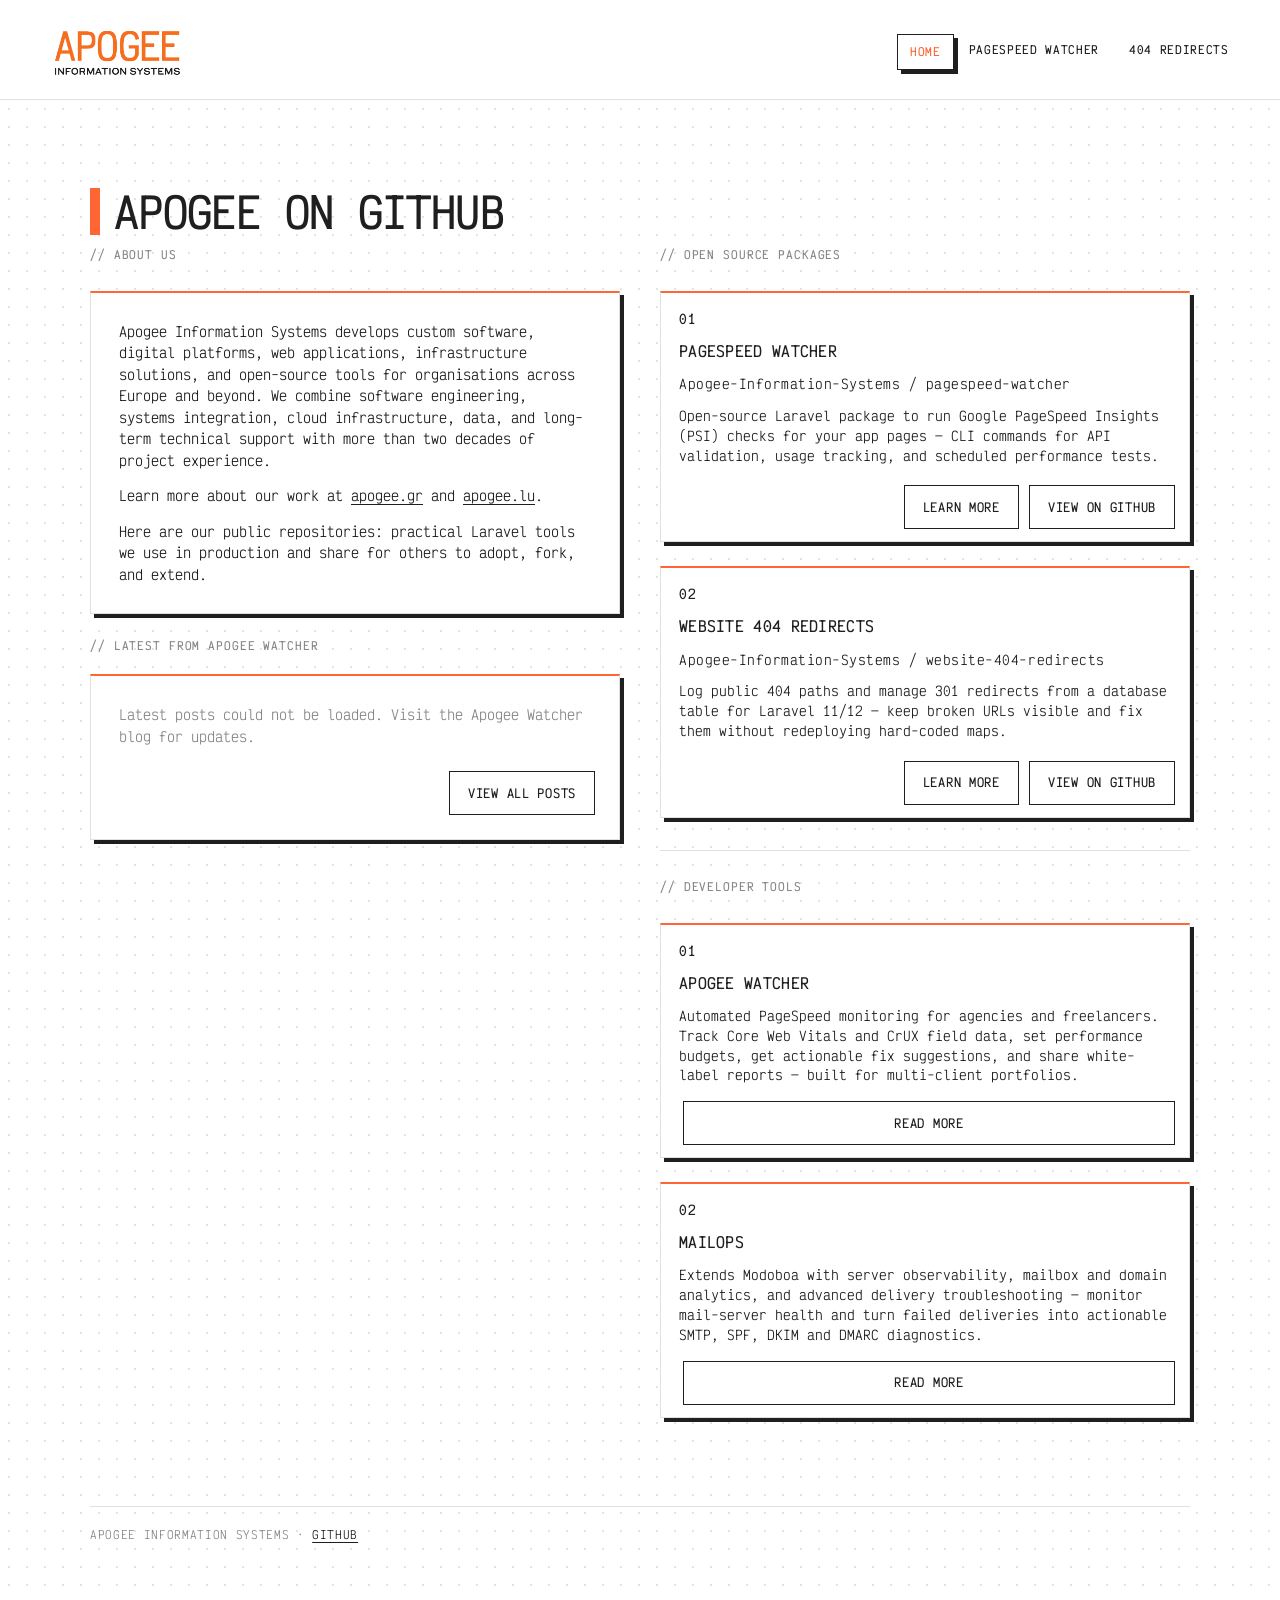
==== commit d015caf4: "Move blog feed section under About on left column Co-authored-by: markosgiannopoulos <markosgiannopo" ====
--- a/index.html
+++ b/index.html
@@ -75,6 +75,18 @@
                 Here are our public repositories: practical Laravel tools we use in production and share for others to adopt, fork, and extend.
               </p>
             </div>
+
+            <div class="blog-feed-section" data-od-id="section-blog">
+              <p class="col-label">// Latest from Apogee Watcher</p>
+              <div class="blog-feed-panel" data-od-id="blog-panel">
+                <div id="blog-feed" class="blog-feed" aria-live="polite">
+                  <p class="blog-feed-message">Loading latest posts…</p>
+                </div>
+                <div class="blog-feed-actions">
+                  <a class="btn-secondary" href="https://apogeewatcher.com/blog" target="_blank" rel="noopener" data-od-id="blog-all-link">View all posts</a>
+                </div>
+              </div>
+            </div>
           </div>
 
           <div class="col-stack" data-od-id="col-packages">
@@ -122,18 +134,6 @@
           </div>
         </div>
 
-        <div class="blog-feed-section" data-od-id="section-blog">
-          <p class="col-label">// Latest from Apogee Watcher</p>
-          <div class="blog-feed-panel" data-od-id="blog-panel">
-            <div id="blog-feed" class="blog-feed" aria-live="polite">
-              <p class="blog-feed-message">Loading latest posts…</p>
-            </div>
-            <div class="blog-feed-actions">
-              <a class="btn-secondary" href="https://apogeewatcher.com/blog" target="_blank" rel="noopener" data-od-id="blog-all-link">View all posts</a>
-            </div>
-          </div>
-        </div>
-
         <p class="site-foot" data-od-id="site-foot">
           APOGEE INFORMATION SYSTEMS ·
           <a class="inline-link" href="https://github.com/Apogee-Information-Systems" target="_blank" rel="noopener">GitHub</a>
--- a/styles.css
+++ b/styles.css
@@ -329,7 +329,6 @@
 }
 
 .blog-feed-section {
-  margin-top: clamp(40px, 6vw, 64px);
   display: flex;
   flex-direction: column;
   gap: 16px;
